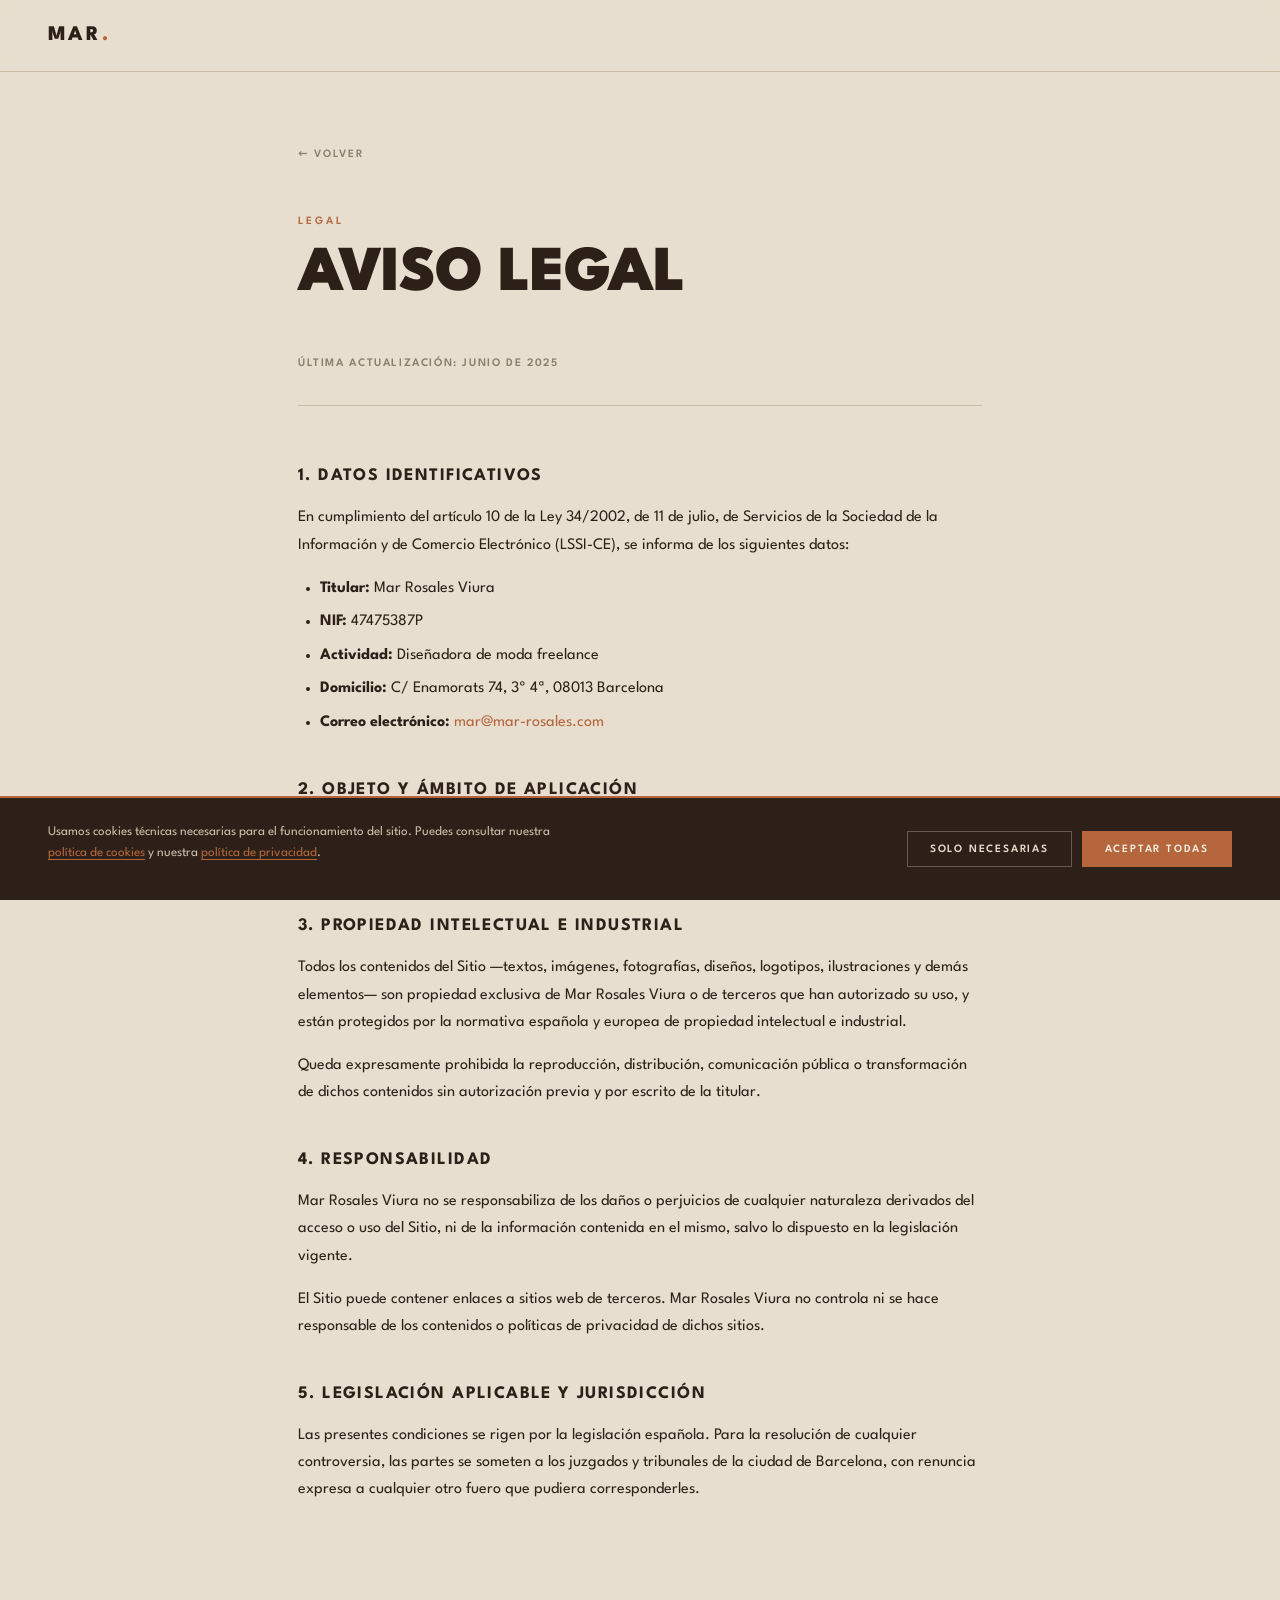
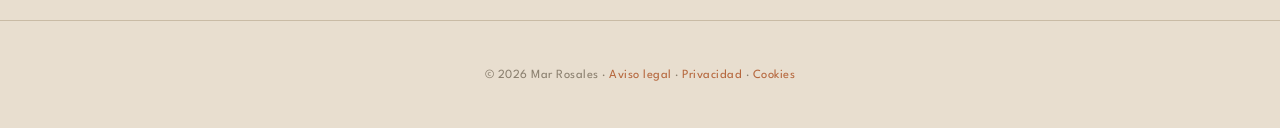
==== aviso-legal.html @ d153d7f8 "Portfolio web Mar Rosales — versión inicial" ====
<!DOCTYPE html>
<html lang="es">
<head>
<meta charset="UTF-8">
<meta name="viewport" content="width=device-width, initial-scale=1.0">
<title>Aviso Legal — Mar Rosales</title>
<link rel="preconnect" href="https://fonts.googleapis.com">
<link rel="preconnect" href="https://fonts.gstatic.com" crossorigin>
<link href="https://fonts.googleapis.com/css2?family=League+Spartan:wght@300;400;500;600;700;800;900&display=swap" rel="stylesheet">
<style>
:root{--sand:#E8DECF;--ivory:#F4EEE3;--umber:#2C2018;--clay:#B5663C;--muted:#8A7F6E;--line:#C9BBA5;--maxw:780px}
*{box-sizing:border-box;margin:0;padding:0}
body{background:var(--sand);color:var(--umber);font-family:"League Spartan",system-ui,sans-serif;font-weight:400;line-height:1.7;-webkit-font-smoothing:antialiased}
a{color:var(--clay);text-decoration:none}
a:hover{text-decoration:underline}
header{position:fixed;top:0;left:0;right:0;z-index:100;display:flex;align-items:center;justify-content:space-between;padding:18px clamp(20px,5vw,48px);background:rgba(232,222,207,.9);backdrop-filter:blur(10px);border-bottom:1px solid var(--line)}
.brand{font-weight:800;font-size:1.3rem;letter-spacing:.12em;text-transform:uppercase;color:var(--umber)}
.brand span{color:var(--clay)}
.legal-wrap{max-width:var(--maxw);margin:0 auto;padding:140px clamp(20px,5vw,48px) 100px}
.back{display:inline-flex;align-items:center;gap:8px;font-size:.7rem;letter-spacing:.18em;text-transform:uppercase;font-weight:600;color:var(--muted);margin-bottom:48px;transition:color .2s}
.back:hover{color:var(--clay);text-decoration:none}
.eyebrow{font-size:.7rem;letter-spacing:.26em;text-transform:uppercase;color:var(--clay);font-weight:600;margin-bottom:14px}
h1{font-weight:900;font-size:clamp(2.4rem,6vw,4rem);line-height:.95;text-transform:uppercase;letter-spacing:-.02em;margin-bottom:48px}
.updated{font-size:.72rem;letter-spacing:.14em;text-transform:uppercase;color:var(--muted);font-weight:600;margin-bottom:56px;padding-bottom:32px;border-bottom:1px solid var(--line)}
h2{font-weight:700;font-size:1.1rem;text-transform:uppercase;letter-spacing:.08em;margin:40px 0 12px;color:var(--umber)}
p{margin-bottom:1em;font-size:1rem}
ul{margin:0 0 1em 1.4em}
ul li{margin-bottom:.4em;font-size:1rem}
footer{background:var(--sand);padding:40px clamp(20px,5vw,48px);border-top:1px solid var(--line);text-align:center}
footer small{color:var(--muted);font-size:.78rem;letter-spacing:.04em}
#cookie-banner{position:fixed;bottom:0;left:0;right:0;z-index:999;background:var(--umber);color:var(--sand);padding:clamp(16px,2.4vw,24px) clamp(20px,5vw,48px);display:flex;align-items:center;justify-content:space-between;gap:clamp(16px,3vw,40px);flex-wrap:wrap;border-top:2px solid var(--clay);transition:transform .4s cubic-bezier(.4,0,.2,1),opacity .4s ease}
#cookie-banner.hidden{transform:translateY(110%);opacity:0;pointer-events:none}
#cookie-banner p{font-size:.82rem;line-height:1.55;max-width:64ch;color:#cdbfac}
#cookie-banner p a{color:var(--clay);text-decoration:underline;text-underline-offset:3px}
.cookie-actions{display:flex;gap:10px;flex-shrink:0;flex-wrap:wrap}
.cb-btn{font-family:inherit;font-size:.7rem;letter-spacing:.16em;text-transform:uppercase;font-weight:600;padding:12px 22px;cursor:pointer;border:1px solid;transition:background .2s,color .2s,border-color .2s;white-space:nowrap}
.cb-accept{background:var(--clay);color:var(--ivory);border-color:var(--clay)}
.cb-accept:hover{background:var(--sand);color:var(--umber);border-color:var(--sand)}
.cb-reject{background:transparent;color:var(--sand);border-color:rgba(232,222,207,.3)}
.cb-reject:hover{border-color:var(--sand)}
</style>
</head>
<body>
<header>
  <a class="brand" href="index.html">Mar<span>.</span></a>
</header>

<div class="legal-wrap">
  <a class="back" href="index.html">← Volver</a>
  <p class="eyebrow">Legal</p>
  <h1>Aviso Legal</h1>
  <p class="updated">Última actualización: junio de 2025</p>

  <h2>1. Datos identificativos</h2>
  <p>En cumplimiento del artículo 10 de la Ley 34/2002, de 11 de julio, de Servicios de la Sociedad de la Información y de Comercio Electrónico (LSSI-CE), se informa de los siguientes datos:</p>
  <ul>
    <li><strong>Titular:</strong> Mar Rosales Viura</li>
    <li><strong>NIF:</strong> 47475387P</li>
    <li><strong>Actividad:</strong> Diseñadora de moda freelance</li>
    <li><strong>Domicilio:</strong> C/ Enamorats 74, 3º 4ª, 08013 Barcelona</li>
    <li><strong>Correo electrónico:</strong> <a href="mailto:mar@mar-rosales.com">mar@mar-rosales.com</a></li>
  </ul>

  <h2>2. Objeto y ámbito de aplicación</h2>
  <p>El presente Aviso Legal regula el acceso, navegación y uso del sitio web mar-rosales.com (en adelante, «el Sitio»). El acceso al Sitio implica la aceptación plena y sin reservas de las presentes condiciones.</p>

  <h2>3. Propiedad intelectual e industrial</h2>
  <p>Todos los contenidos del Sitio —textos, imágenes, fotografías, diseños, logotipos, ilustraciones y demás elementos— son propiedad exclusiva de Mar Rosales Viura o de terceros que han autorizado su uso, y están protegidos por la normativa española y europea de propiedad intelectual e industrial.</p>
  <p>Queda expresamente prohibida la reproducción, distribución, comunicación pública o transformación de dichos contenidos sin autorización previa y por escrito de la titular.</p>

  <h2>4. Responsabilidad</h2>
  <p>Mar Rosales Viura no se responsabiliza de los daños o perjuicios de cualquier naturaleza derivados del acceso o uso del Sitio, ni de la información contenida en el mismo, salvo lo dispuesto en la legislación vigente.</p>
  <p>El Sitio puede contener enlaces a sitios web de terceros. Mar Rosales Viura no controla ni se hace responsable de los contenidos o políticas de privacidad de dichos sitios.</p>

  <h2>5. Legislación aplicable y jurisdicción</h2>
  <p>Las presentes condiciones se rigen por la legislación española. Para la resolución de cualquier controversia, las partes se someten a los juzgados y tribunales de la ciudad de Barcelona, con renuncia expresa a cualquier otro fuero que pudiera corresponderles.</p>
</div>

<footer>
  <small>© <span id="year"></span> Mar Rosales · <a href="aviso-legal.html">Aviso legal</a> · <a href="politica-privacidad.html">Privacidad</a> · <a href="politica-cookies.html">Cookies</a></small>
</footer>

<div id="cookie-banner" role="dialog" aria-label="Aviso de cookies">
  <p>Usamos cookies técnicas necesarias para el funcionamiento del sitio. Puedes consultar nuestra <a href="politica-cookies.html">política de cookies</a> y nuestra <a href="politica-privacidad.html">política de privacidad</a>.</p>
  <div class="cookie-actions">
    <button class="cb-btn cb-reject" id="cb-reject">Solo necesarias</button>
    <button class="cb-btn cb-accept" id="cb-accept">Aceptar todas</button>
  </div>
</div>

<script>
document.getElementById('year').textContent=new Date().getFullYear();
(function(){
  const banner=document.getElementById('cookie-banner');
  if(localStorage.getItem('cookie_consent'))banner.classList.add('hidden');
  function dismiss(v){localStorage.setItem('cookie_consent',v);banner.classList.add('hidden');}
  document.getElementById('cb-accept').addEventListener('click',()=>dismiss('all'));
  document.getElementById('cb-reject').addEventListener('click',()=>dismiss('necessary'));
})();
</script>
</body>
</html>
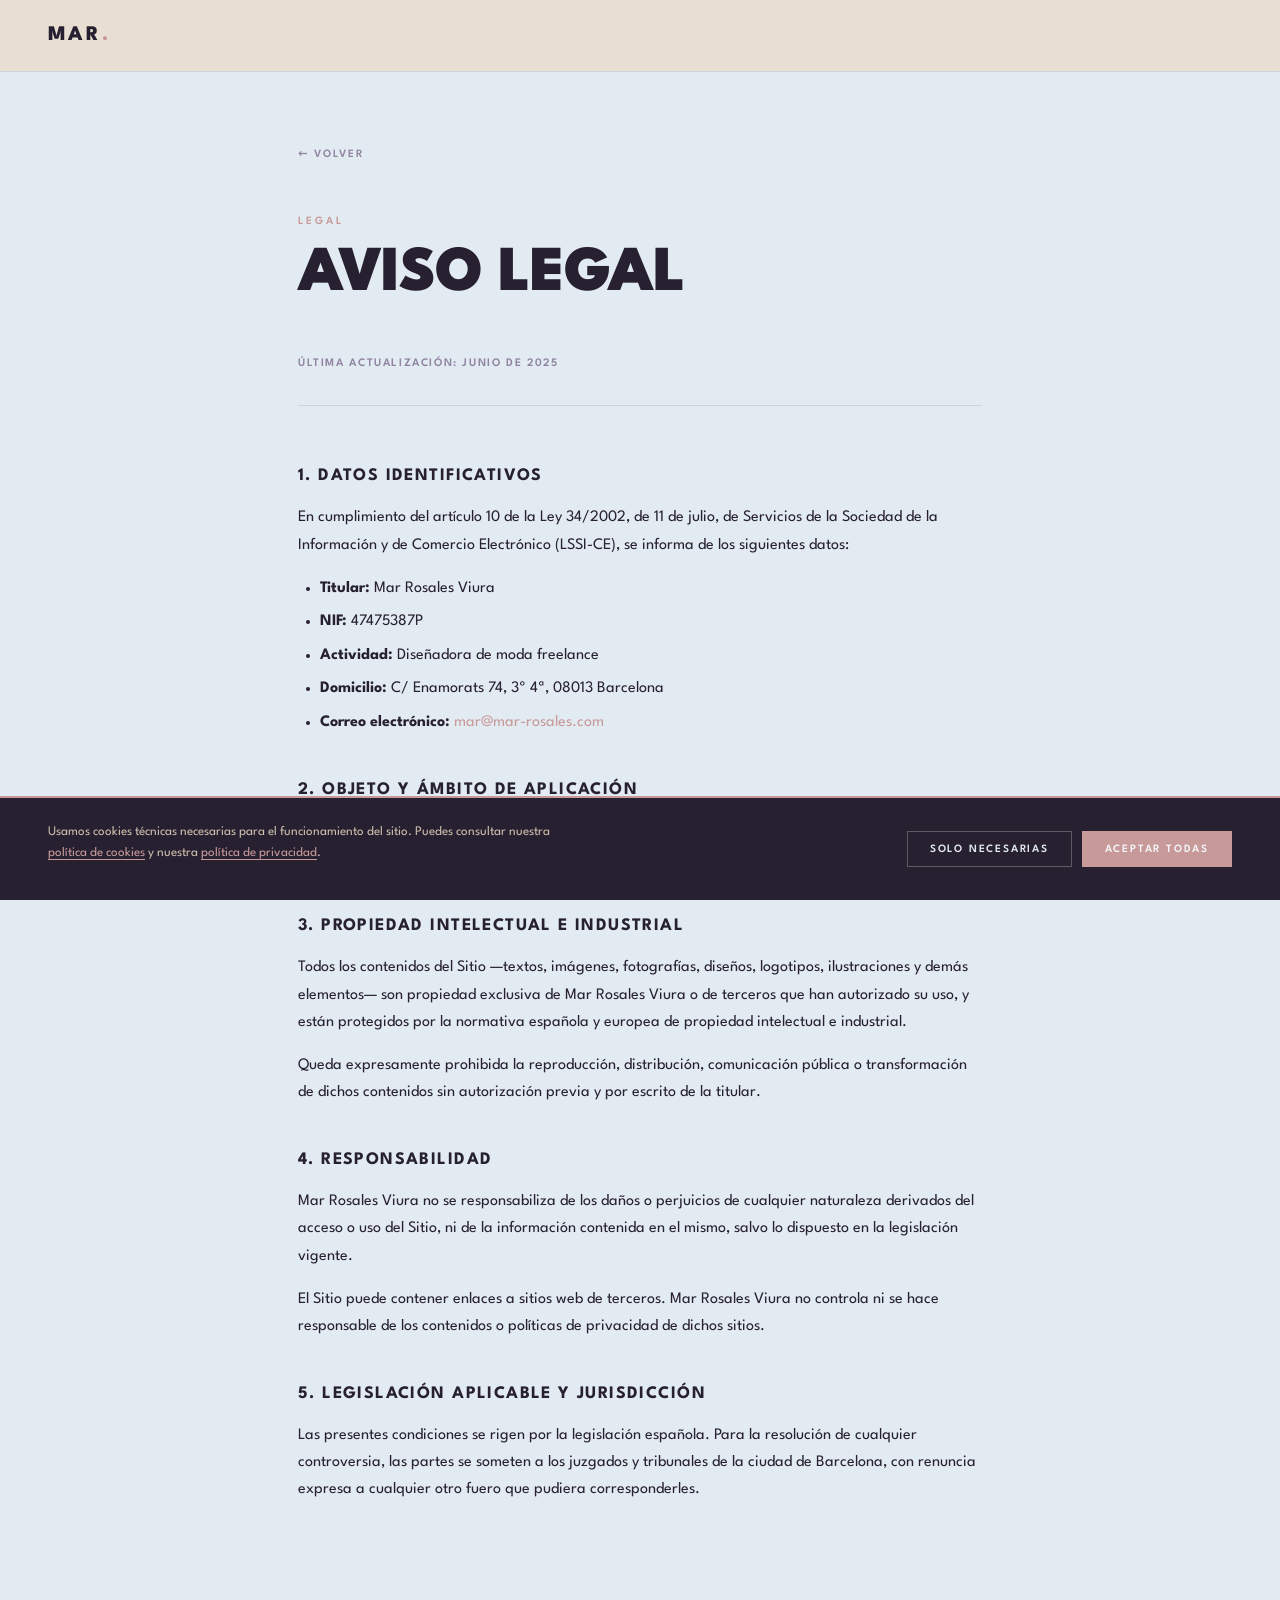
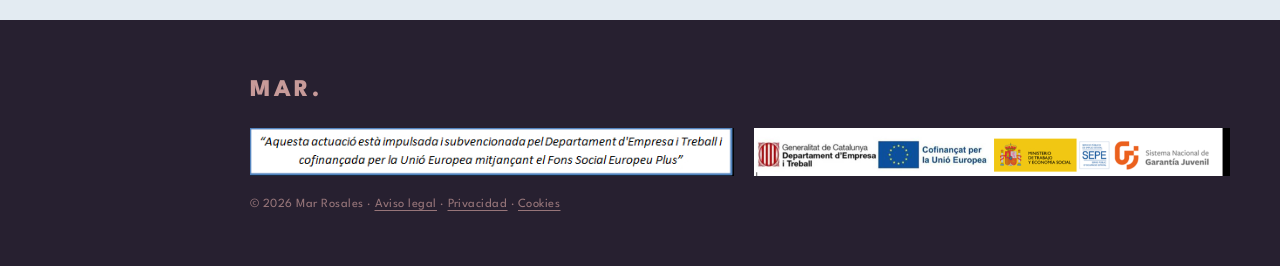
==== commit 6e5f536a: "Igualar paleta de colores y footer en páginas legales Co-Authored-By: Claude Sonnet 4.6 <noreply@ant" ====
--- a/aviso-legal.html
+++ b/aviso-legal.html
@@ -8,7 +8,7 @@
 <link rel="preconnect" href="https://fonts.gstatic.com" crossorigin>
 <link href="https://fonts.googleapis.com/css2?family=League+Spartan:wght@300;400;500;600;700;800;900&display=swap" rel="stylesheet">
 <style>
-:root{--sand:#E8DECF;--ivory:#F4EEE3;--umber:#2C2018;--clay:#B5663C;--muted:#8A7F6E;--line:#C9BBA5;--maxw:780px}
+:root{--sand:#e3ebf2;--ivory:#f3f6f9;--umber:#272030;--clay:#c79a99;--muted:#8f83a0;--line:#ccd5dd;--maxw:780px}
 *{box-sizing:border-box;margin:0;padding:0}
 body{background:var(--sand);color:var(--umber);font-family:"League Spartan",system-ui,sans-serif;font-weight:400;line-height:1.7;-webkit-font-smoothing:antialiased}
 a{color:var(--clay);text-decoration:none}
@@ -26,8 +26,12 @@
 p{margin-bottom:1em;font-size:1rem}
 ul{margin:0 0 1em 1.4em}
 ul li{margin-bottom:.4em;font-size:1rem}
-footer{background:var(--sand);padding:40px clamp(20px,5vw,48px);border-top:1px solid var(--line);text-align:center}
-footer small{color:var(--muted);font-size:.78rem;letter-spacing:.04em}
+footer{background:var(--umber);color:var(--clay);padding:50px clamp(20px,5vw,48px)}
+.foot{max-width:var(--maxw);margin:0 auto;display:flex;justify-content:space-between;align-items:center;flex-wrap:wrap;gap:18px}
+.foot .brand{font-size:1.5rem;color:var(--clay)}
+.foot small{color:var(--clay);font-size:.78rem;letter-spacing:.04em;opacity:.7}
+.foot-logos{display:flex;gap:20px;align-items:center}
+.foot-img{height:48px;width:auto;display:block}
 #cookie-banner{position:fixed;bottom:0;left:0;right:0;z-index:999;background:var(--umber);color:var(--sand);padding:clamp(16px,2.4vw,24px) clamp(20px,5vw,48px);display:flex;align-items:center;justify-content:space-between;gap:clamp(16px,3vw,40px);flex-wrap:wrap;border-top:2px solid var(--clay);transition:transform .4s cubic-bezier(.4,0,.2,1),opacity .4s ease}
 #cookie-banner.hidden{transform:translateY(110%);opacity:0;pointer-events:none}
 #cookie-banner p{font-size:.82rem;line-height:1.55;max-width:64ch;color:#cdbfac}
@@ -77,7 +81,14 @@
 </div>
 
 <footer>
-  <small>© <span id="year"></span> Mar Rosales · <a href="aviso-legal.html">Aviso legal</a> · <a href="politica-privacidad.html">Privacidad</a> · <a href="politica-cookies.html">Cookies</a></small>
+  <div class="foot">
+    <a class="brand" href="index.html">Mar<span>.</span></a>
+    <div class="foot-logos">
+      <img src="fotos porfolio/logos footer/frase.jpg" alt="" class="foot-img">
+      <img src="fotos porfolio/logos footer/logos.jpg" alt="" class="foot-img">
+    </div>
+    <small>© <span id="year"></span> Mar Rosales · <a href="aviso-legal.html" style="color:inherit;text-decoration:underline;text-underline-offset:3px">Aviso legal</a> · <a href="politica-privacidad.html" style="color:inherit;text-decoration:underline;text-underline-offset:3px">Privacidad</a> · <a href="politica-cookies.html" style="color:inherit;text-decoration:underline;text-underline-offset:3px">Cookies</a></small>
+  </div>
 </footer>
 
 <div id="cookie-banner" role="dialog" aria-label="Aviso de cookies">
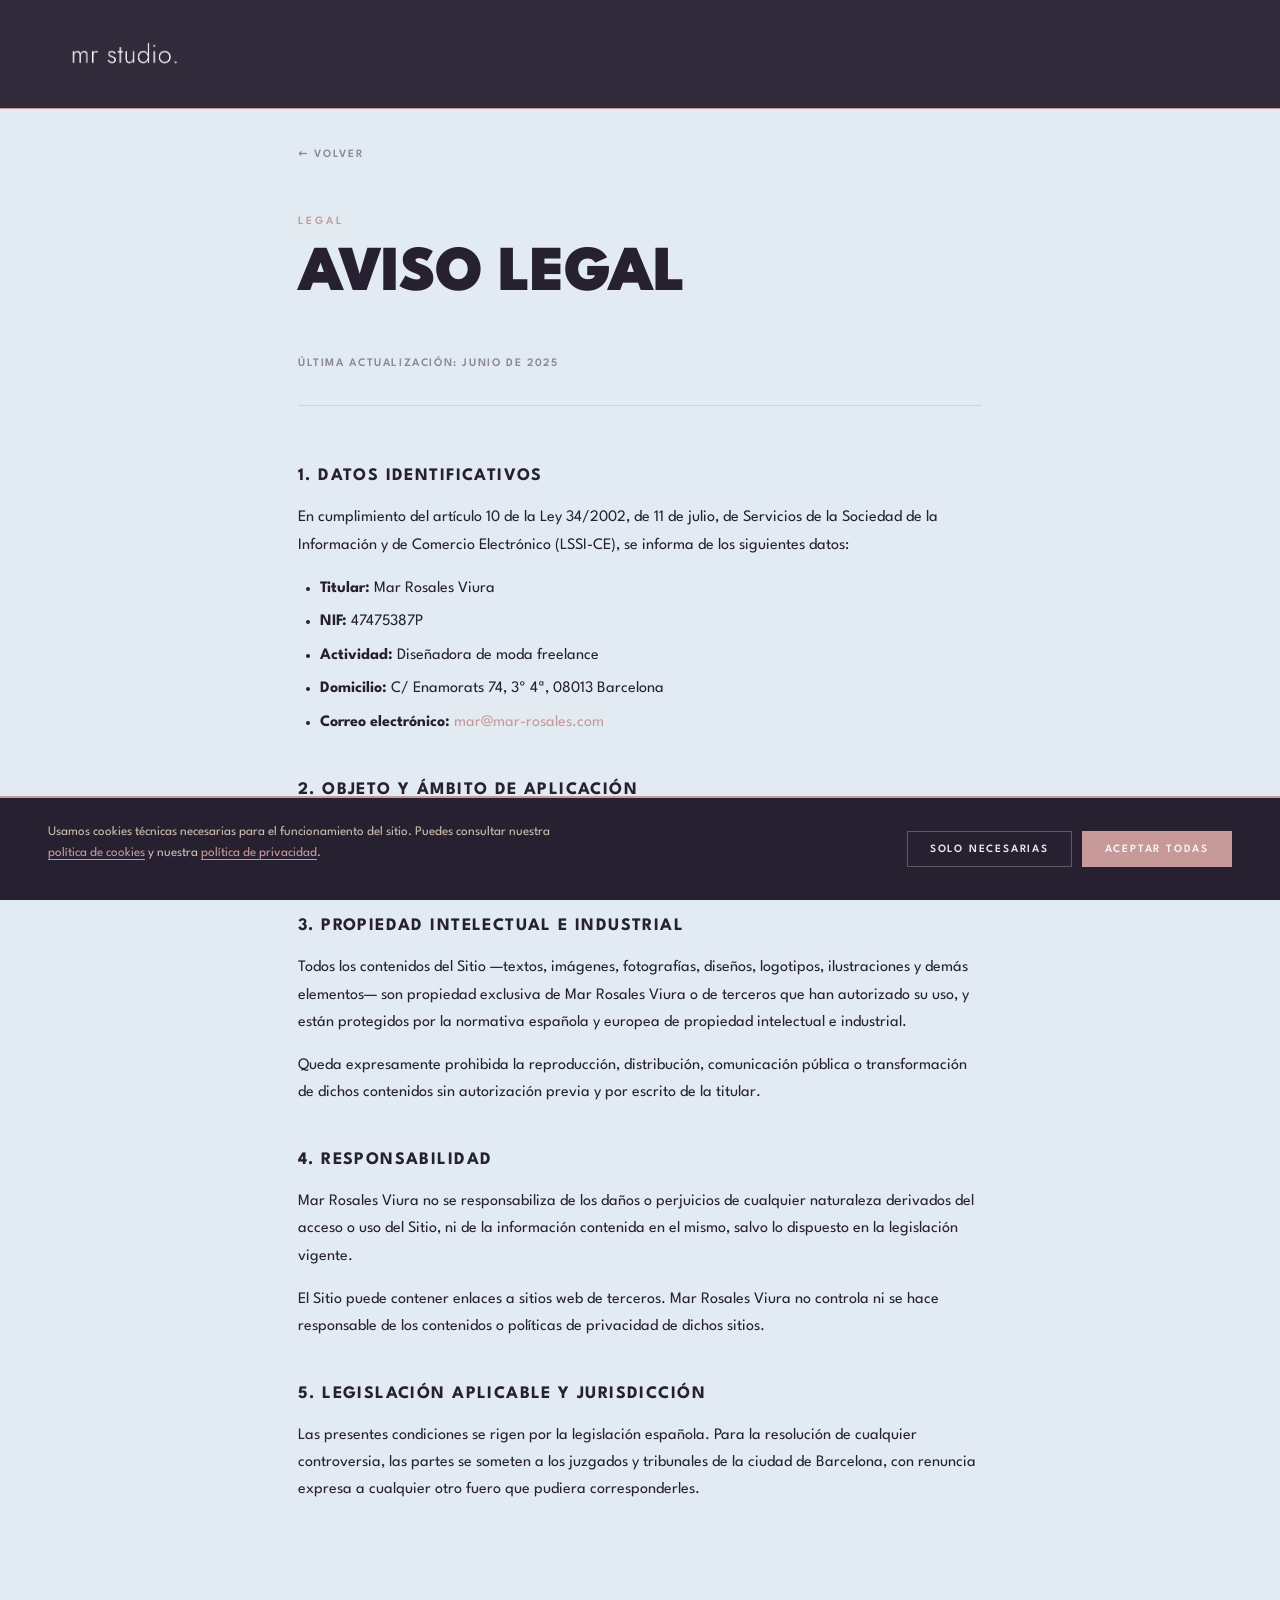
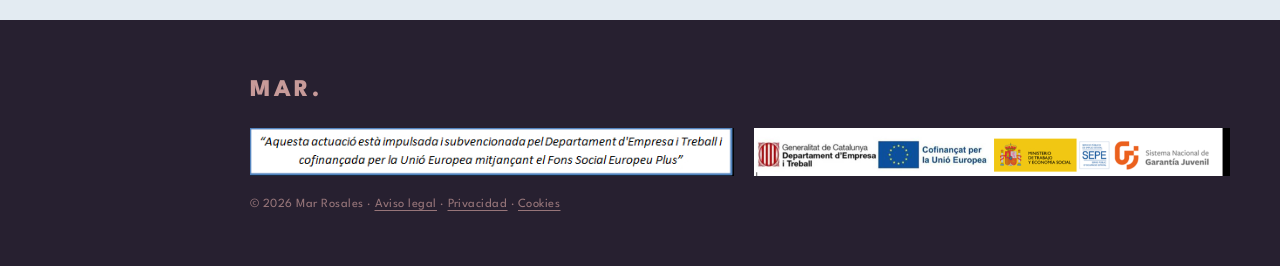
==== commit d0cf1d31: "Igualar header con logo y footer responsive en páginas legales Co-Authored-By: Claude Sonnet 5 <nore" ====
--- a/aviso-legal.html
+++ b/aviso-legal.html
@@ -13,9 +13,10 @@
 body{background:var(--sand);color:var(--umber);font-family:"League Spartan",system-ui,sans-serif;font-weight:400;line-height:1.7;-webkit-font-smoothing:antialiased}
 a{color:var(--clay);text-decoration:none}
 a:hover{text-decoration:underline}
-header{position:fixed;top:0;left:0;right:0;z-index:100;display:flex;align-items:center;justify-content:space-between;padding:18px clamp(20px,5vw,48px);background:rgba(232,222,207,.9);backdrop-filter:blur(10px);border-bottom:1px solid var(--line)}
+header{position:fixed;top:0;left:0;right:0;z-index:100;display:flex;align-items:center;justify-content:space-between;padding:18px clamp(20px,5vw,48px);background:rgba(39,32,48,.95);backdrop-filter:blur(10px);border-bottom:1px solid var(--clay)}
 .brand{font-weight:800;font-size:1.3rem;letter-spacing:.12em;text-transform:uppercase;color:var(--umber)}
 .brand span{color:var(--clay)}
+.brand-logo{height:72px;width:auto;display:block}
 .legal-wrap{max-width:var(--maxw);margin:0 auto;padding:140px clamp(20px,5vw,48px) 100px}
 .back{display:inline-flex;align-items:center;gap:8px;font-size:.7rem;letter-spacing:.18em;text-transform:uppercase;font-weight:600;color:var(--muted);margin-bottom:48px;transition:color .2s}
 .back:hover{color:var(--clay);text-decoration:none}
@@ -30,8 +31,9 @@
 .foot{max-width:var(--maxw);margin:0 auto;display:flex;justify-content:space-between;align-items:center;flex-wrap:wrap;gap:18px}
 .foot .brand{font-size:1.5rem;color:var(--clay)}
 .foot small{color:var(--clay);font-size:.78rem;letter-spacing:.04em;opacity:.7}
-.foot-logos{display:flex;gap:20px;align-items:center}
-.foot-img{height:48px;width:auto;display:block}
+.foot-logos{display:flex;flex-direction:column;gap:10px;align-items:flex-start}
+.foot-img{height:32px;width:auto;display:block}
+@media(min-width:861px){.foot-logos{flex-direction:row;align-items:center;gap:20px}.foot-img{height:48px}}
 #cookie-banner{position:fixed;bottom:0;left:0;right:0;z-index:999;background:var(--umber);color:var(--sand);padding:clamp(16px,2.4vw,24px) clamp(20px,5vw,48px);display:flex;align-items:center;justify-content:space-between;gap:clamp(16px,3vw,40px);flex-wrap:wrap;border-top:2px solid var(--clay);transition:transform .4s cubic-bezier(.4,0,.2,1),opacity .4s ease}
 #cookie-banner.hidden{transform:translateY(110%);opacity:0;pointer-events:none}
 #cookie-banner p{font-size:.82rem;line-height:1.55;max-width:64ch;color:#cdbfac}
@@ -46,7 +48,7 @@
 </head>
 <body>
 <header>
-  <a class="brand" href="index.html">Mar<span>.</span></a>
+  <a class="brand" href="index.html"><img class="brand-logo" src="fotos porfolio/logo/logo white.png" alt="MR Studio"></a>
 </header>
 
 <div class="legal-wrap">
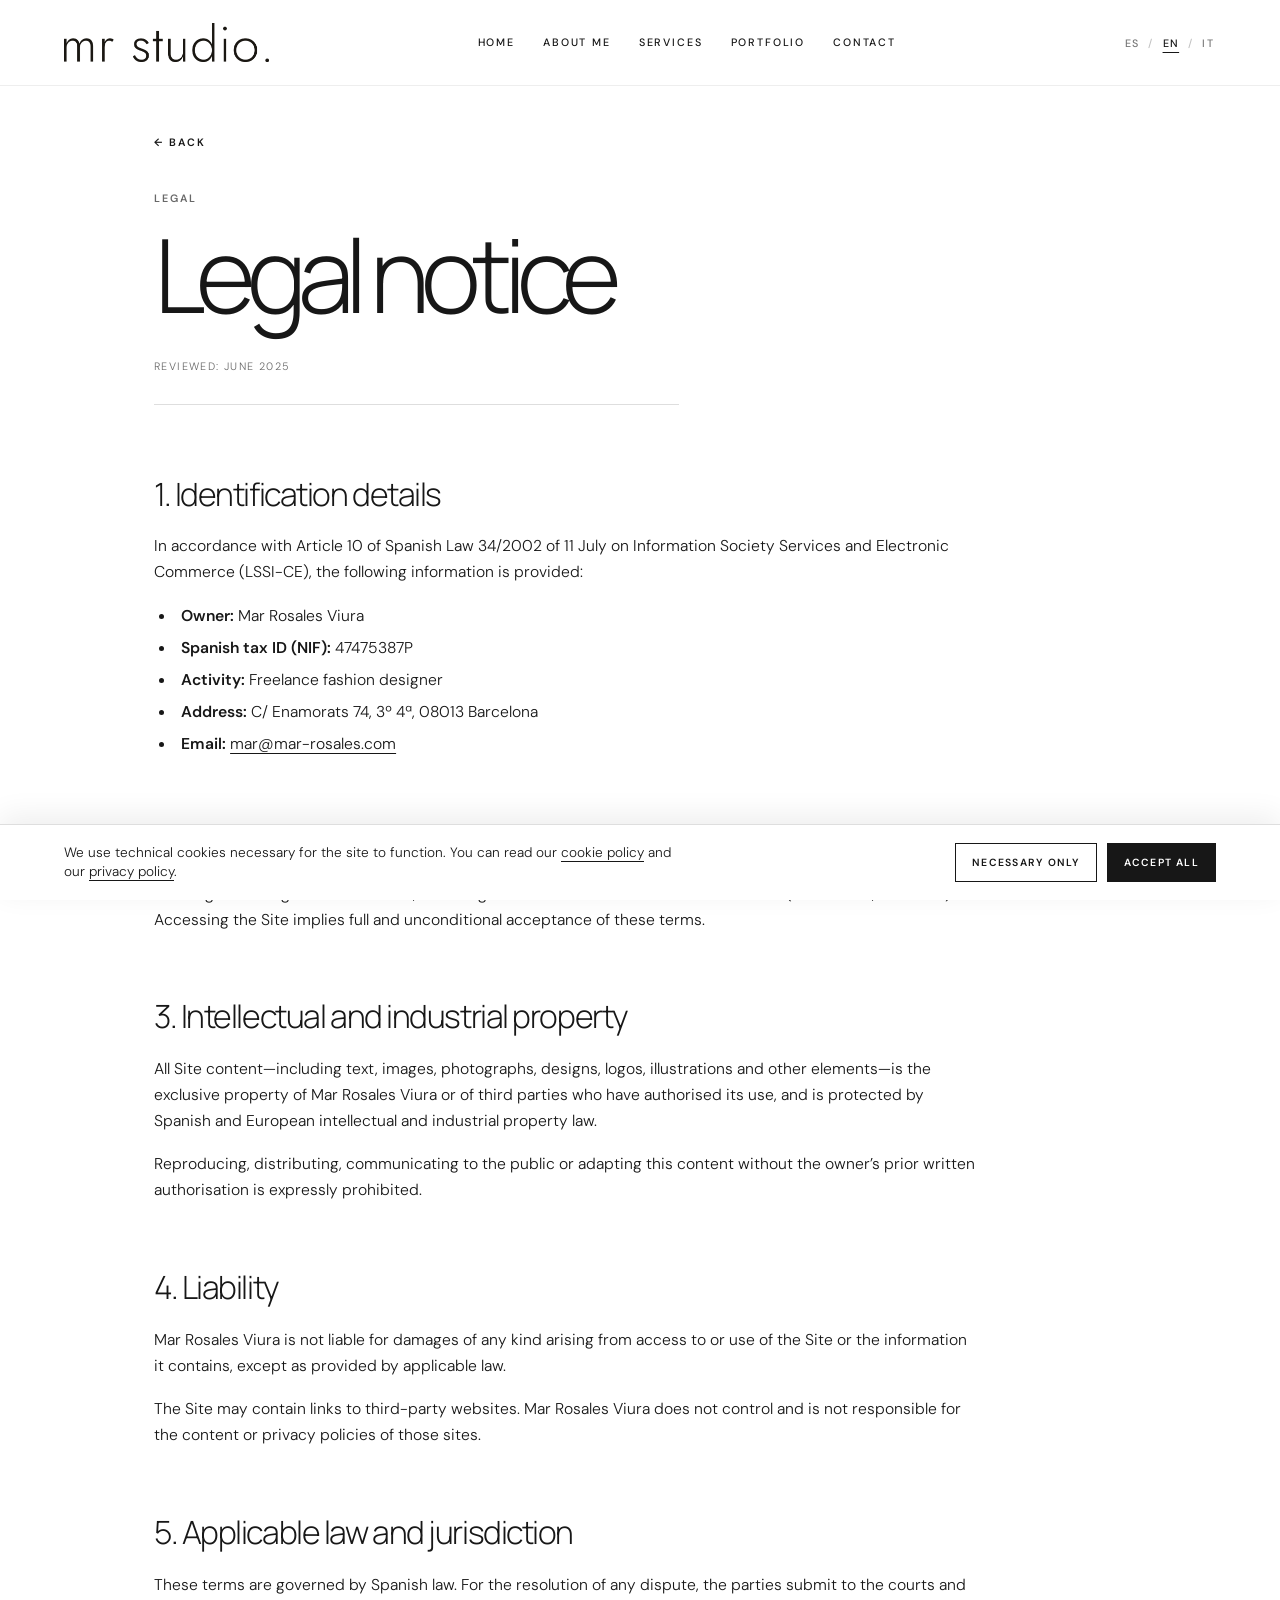
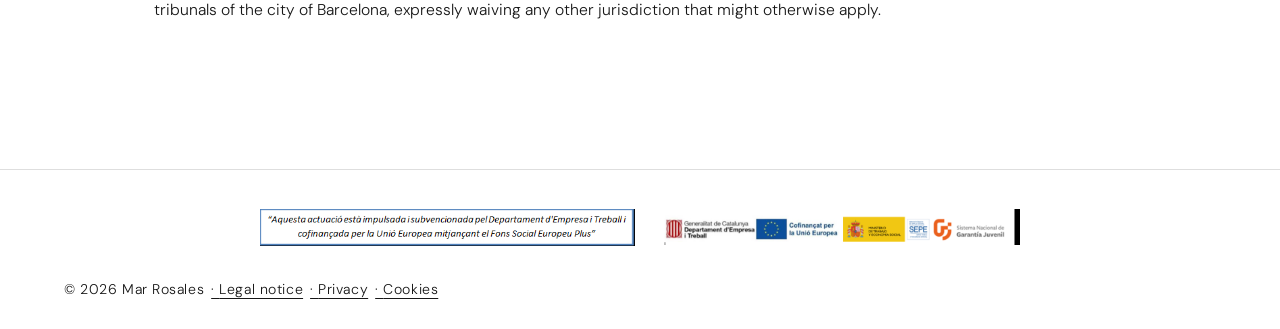
==== commit 51243939: "Publicar rediseño multilingüe de MR Studio" ====
--- a/aviso-legal.html
+++ b/aviso-legal.html
@@ -6,56 +6,25 @@
 <title>Aviso Legal — Mar Rosales</title>
 <link rel="preconnect" href="https://fonts.googleapis.com">
 <link rel="preconnect" href="https://fonts.gstatic.com" crossorigin>
-<link href="https://fonts.googleapis.com/css2?family=League+Spartan:wght@300;400;500;600;700;800;900&display=swap" rel="stylesheet">
-<style>
-:root{--sand:#e3ebf2;--ivory:#f3f6f9;--umber:#272030;--clay:#c79a99;--muted:#8f83a0;--line:#ccd5dd;--maxw:780px}
-*{box-sizing:border-box;margin:0;padding:0}
-body{background:var(--sand);color:var(--umber);font-family:"League Spartan",system-ui,sans-serif;font-weight:400;line-height:1.7;-webkit-font-smoothing:antialiased}
-a{color:var(--clay);text-decoration:none}
-a:hover{text-decoration:underline}
-header{position:fixed;top:0;left:0;right:0;z-index:100;display:flex;align-items:center;justify-content:space-between;padding:18px clamp(20px,5vw,48px);background:rgba(39,32,48,.95);backdrop-filter:blur(10px);border-bottom:1px solid var(--clay)}
-.brand{font-weight:800;font-size:1.3rem;letter-spacing:.12em;text-transform:uppercase;color:var(--umber)}
-.brand span{color:var(--clay)}
-.brand-logo{height:72px;width:auto;display:block}
-.legal-wrap{max-width:var(--maxw);margin:0 auto;padding:140px clamp(20px,5vw,48px) 100px}
-.back{display:inline-flex;align-items:center;gap:8px;font-size:.7rem;letter-spacing:.18em;text-transform:uppercase;font-weight:600;color:var(--muted);margin-bottom:48px;transition:color .2s}
-.back:hover{color:var(--clay);text-decoration:none}
-.eyebrow{font-size:.7rem;letter-spacing:.26em;text-transform:uppercase;color:var(--clay);font-weight:600;margin-bottom:14px}
-h1{font-weight:900;font-size:clamp(2.4rem,6vw,4rem);line-height:.95;text-transform:uppercase;letter-spacing:-.02em;margin-bottom:48px}
-.updated{font-size:.72rem;letter-spacing:.14em;text-transform:uppercase;color:var(--muted);font-weight:600;margin-bottom:56px;padding-bottom:32px;border-bottom:1px solid var(--line)}
-h2{font-weight:700;font-size:1.1rem;text-transform:uppercase;letter-spacing:.08em;margin:40px 0 12px;color:var(--umber)}
-p{margin-bottom:1em;font-size:1rem}
-ul{margin:0 0 1em 1.4em}
-ul li{margin-bottom:.4em;font-size:1rem}
-footer{background:var(--umber);color:var(--clay);padding:50px clamp(20px,5vw,48px)}
-.foot{max-width:var(--maxw);margin:0 auto;display:flex;justify-content:space-between;align-items:center;flex-wrap:wrap;gap:18px}
-.foot .brand{font-size:1.5rem;color:var(--clay)}
-.foot small{color:var(--clay);font-size:.78rem;letter-spacing:.04em;opacity:.7}
-.foot-logos{display:flex;flex-direction:column;gap:10px;align-items:flex-start}
-.foot-img{height:32px;width:auto;display:block}
-@media(min-width:861px){.foot-logos{flex-direction:row;align-items:center;gap:20px}.foot-img{height:48px}}
-#cookie-banner{position:fixed;bottom:0;left:0;right:0;z-index:999;background:var(--umber);color:var(--sand);padding:clamp(16px,2.4vw,24px) clamp(20px,5vw,48px);display:flex;align-items:center;justify-content:space-between;gap:clamp(16px,3vw,40px);flex-wrap:wrap;border-top:2px solid var(--clay);transition:transform .4s cubic-bezier(.4,0,.2,1),opacity .4s ease}
-#cookie-banner.hidden{transform:translateY(110%);opacity:0;pointer-events:none}
-#cookie-banner p{font-size:.82rem;line-height:1.55;max-width:64ch;color:#cdbfac}
-#cookie-banner p a{color:var(--clay);text-decoration:underline;text-underline-offset:3px}
-.cookie-actions{display:flex;gap:10px;flex-shrink:0;flex-wrap:wrap}
-.cb-btn{font-family:inherit;font-size:.7rem;letter-spacing:.16em;text-transform:uppercase;font-weight:600;padding:12px 22px;cursor:pointer;border:1px solid;transition:background .2s,color .2s,border-color .2s;white-space:nowrap}
-.cb-accept{background:var(--clay);color:var(--ivory);border-color:var(--clay)}
-.cb-accept:hover{background:var(--sand);color:var(--umber);border-color:var(--sand)}
-.cb-reject{background:transparent;color:var(--sand);border-color:rgba(232,222,207,.3)}
-.cb-reject:hover{border-color:var(--sand)}
-</style>
+<link href="https://fonts.googleapis.com/css2?family=DM+Sans:wght@300;400;500;600&family=Manrope:wght@300;400;500;600&display=swap" rel="stylesheet">
+<link rel="stylesheet" href="legal.css">
+<link rel="stylesheet" href="language.css"><script src="language.js" defer></script>
 </head>
 <body>
-<header>
-  <a class="brand" href="index.html"><img class="brand-logo" src="fotos porfolio/logo/logo white.png" alt="MR Studio"></a>
+<header class="site-header">
+  <a href="index.html#inicio" aria-label="MR Studio, ir al inicio"><img class="header-logo" src="fotos porfolio/logo/logo sin contornos black.png" alt="mr.studio"></a>
+  <button class="menu-toggle" type="button" aria-controls="main-nav" aria-expanded="false">Menú</button>
+  <nav class="desktop-nav" id="main-nav" aria-label="Navegación principal">
+    <a href="index.html#inicio">Inicio</a><a href="index.html#sobre-mi">Sobre mí</a><a href="index.html#servicios">Servicios</a><a href="index.html#portfolio">Portfolio</a><a href="index.html#contacto">Contacto</a>
+  </nav>
+  <div class="language-switch" role="group" aria-label="Language / Idioma / Lingua"><button type="button" data-lang="es" lang="es" aria-label="Español">ES</button><span aria-hidden="true">/</span><button type="button" data-lang="en" lang="en" aria-label="English">EN</button><span aria-hidden="true">/</span><button type="button" data-lang="it" lang="it" aria-label="Italiano">IT</button></div>
 </header>
 
 <div class="legal-wrap">
   <a class="back" href="index.html">← Volver</a>
   <p class="eyebrow">Legal</p>
   <h1>Aviso Legal</h1>
-  <p class="updated">Última actualización: junio de 2025</p>
+  <p class="updated">Revisado: junio de 2025</p>
 
   <h2>1. Datos identificativos</h2>
   <p>En cumplimiento del artículo 10 de la Ley 34/2002, de 11 de julio, de Servicios de la Sociedad de la Información y de Comercio Electrónico (LSSI-CE), se informa de los siguientes datos:</p>
@@ -82,16 +51,7 @@
   <p>Las presentes condiciones se rigen por la legislación española. Para la resolución de cualquier controversia, las partes se someten a los juzgados y tribunales de la ciudad de Barcelona, con renuncia expresa a cualquier otro fuero que pudiera corresponderles.</p>
 </div>
 
-<footer>
-  <div class="foot">
-    <a class="brand" href="index.html">Mar<span>.</span></a>
-    <div class="foot-logos">
-      <img src="fotos porfolio/logos footer/frase.jpg" alt="" class="foot-img">
-      <img src="fotos porfolio/logos footer/logos.jpg" alt="" class="foot-img">
-    </div>
-    <small>© <span id="year"></span> Mar Rosales · <a href="aviso-legal.html" style="color:inherit;text-decoration:underline;text-underline-offset:3px">Aviso legal</a> · <a href="politica-privacidad.html" style="color:inherit;text-decoration:underline;text-underline-offset:3px">Privacidad</a> · <a href="politica-cookies.html" style="color:inherit;text-decoration:underline;text-underline-offset:3px">Cookies</a></small>
-  </div>
-</footer>
+<footer><div class="footer-top"><img src="fotos porfolio/logos footer/frase.jpg" alt="Actuación impulsada y subvencionada por el Departament d’Empresa i Treball y cofinanciada por la Unión Europea" loading="lazy"><img src="fotos porfolio/logos footer/logos.jpg" alt="Logotipos de las entidades financiadoras" loading="lazy"></div><div class="footer-bottom"><span>© <span id="year"></span> Mar Rosales</span><nav aria-label="Enlaces legales"><a href="aviso-legal.html">Aviso legal</a><a href="politica-privacidad.html">Privacidad</a><a href="politica-cookies.html">Cookies</a></nav></div></footer>
 
 <div id="cookie-banner" role="dialog" aria-label="Aviso de cookies">
   <p>Usamos cookies técnicas necesarias para el funcionamiento del sitio. Puedes consultar nuestra <a href="politica-cookies.html">política de cookies</a> y nuestra <a href="politica-privacidad.html">política de privacidad</a>.</p>
@@ -111,5 +71,6 @@
   document.getElementById('cb-reject').addEventListener('click',()=>dismiss('necessary'));
 })();
 </script>
+<script src="legal-nav.js"></script>
 </body>
 </html>
--- a/legal.css
+++ b/legal.css
@@ -0,0 +1,43 @@
+:root{--ink:#171717;--muted:#686868;--line:#dedede;--pad:clamp(20px,5vw,84px)}
+*,*::before,*::after{box-sizing:border-box}
+html{scroll-behavior:smooth}
+body{margin:0;background:#fff;color:var(--ink);font-family:'DM Sans',Arial,sans-serif;font-weight:300;line-height:1.65;-webkit-font-smoothing:antialiased}
+a{color:inherit;text-underline-offset:4px}
+a:hover{opacity:.65}
+:focus-visible{outline:2px solid var(--ink);outline-offset:4px}
+img{display:block;max-width:100%}
+.site-header{height:86px;position:fixed;inset:0 0 auto;z-index:100;display:flex;align-items:center;justify-content:space-between;gap:24px;padding:0 var(--pad);background:rgba(255,255,255,.97);border-bottom:1px solid #eee;backdrop-filter:blur(16px)}
+.header-logo{width:clamp(150px,16vw,230px);height:auto}
+.desktop-nav{display:flex;align-items:center;gap:clamp(18px,2.2vw,38px)}
+.desktop-nav a{font-size:.67rem;font-weight:500;letter-spacing:.17em;text-decoration:none;text-transform:uppercase;white-space:nowrap}
+.menu-toggle{display:none;background:none;border:0;color:var(--ink);font:500 .7rem 'DM Sans',Arial,sans-serif;letter-spacing:.16em;text-transform:uppercase;cursor:pointer}
+.legal-wrap{max-width:1100px;margin:0 auto;padding:clamp(118px,10vw,145px) var(--pad) clamp(80px,10vw,140px)}
+.back,.eyebrow{font-size:.67rem;font-weight:600;letter-spacing:.18em;text-decoration:none;text-transform:uppercase}
+.back{display:inline-block;margin-bottom:clamp(25px,3vw,40px)}
+.eyebrow{color:var(--muted);margin:0 0 18px}
+h1{font-family:Manrope,Arial,sans-serif;font-size:clamp(3.4rem,8vw,8.5rem);font-weight:300;letter-spacing:-.085em;line-height:.95;margin:0 0 35px}
+.updated{color:var(--muted);font-size:.67rem;letter-spacing:.13em;text-transform:uppercase;margin:0 0 70px;padding-bottom:28px;border-bottom:1px solid var(--line)}
+h2{font-family:Manrope,Arial,sans-serif;font-size:clamp(1.6rem,2.5vw,2.5rem);font-weight:300;letter-spacing:-.045em;line-height:1.2;margin:65px 0 20px}
+p,li,td{font-size:clamp(.98rem,1.12vw,1.12rem)}
+p{max-width:75ch;margin:0 0 1.15em}
+ul{padding-left:1.4em;margin:0 0 1.5em}
+li{padding-left:.3em;margin-bottom:.4em}
+strong{font-weight:600}
+table{width:100%;border-collapse:collapse;margin:25px 0 35px}
+th,td{text-align:left;vertical-align:top;padding:16px 18px 16px 0;border-bottom:1px solid var(--line)}
+th{font-size:.65rem;font-weight:600;letter-spacing:.12em;text-transform:uppercase}
+.pill{display:inline-block;border:1px solid var(--line);padding:3px 8px;font-size:.65rem;text-transform:uppercase;letter-spacing:.1em}
+footer{background:#fff;color:var(--ink);border-top:1px solid var(--line);padding:clamp(26px,3vw,48px) var(--pad) 28px}
+.footer-top{display:grid;grid-template-columns:1.05fr 1fr;gap:clamp(18px,2.2vw,40px);align-items:center;max-width:760px;margin:0 auto 32px}
+.footer-top img{width:100%;height:auto;background:#fff}
+.footer-bottom{display:flex;gap:7px;flex-wrap:wrap;align-items:center;font-size:clamp(.72rem,1.1vw,1rem);letter-spacing:.04em}
+.footer-bottom nav{display:flex;gap:7px;flex-wrap:wrap}
+.footer-bottom nav a::before{content:'· ';text-decoration:none}
+#cookie-banner{position:fixed;bottom:0;left:0;right:0;z-index:999;display:flex;align-items:center;justify-content:space-between;flex-wrap:wrap;gap:20px;background:#fff;color:var(--ink);border-top:1px solid var(--line);box-shadow:0 -8px 30px rgba(0,0,0,.07);padding:18px var(--pad)}
+#cookie-banner.hidden{display:none}
+#cookie-banner p{font-size:.85rem;line-height:1.45;margin:0;max-width:70ch}
+.cookie-actions{display:flex;gap:10px;flex-wrap:wrap}
+.cb-btn{font:600 .65rem 'DM Sans',Arial,sans-serif;letter-spacing:.12em;text-transform:uppercase;padding:12px 16px;border:1px solid var(--ink);cursor:pointer;background:#fff;color:var(--ink)}
+.cb-accept{background:var(--ink);color:#fff}
+@media(max-width:900px){.site-header{height:72px}.header-logo{width:175px}.desktop-nav{display:none}.menu-toggle{display:block}.desktop-nav.open{position:absolute;display:flex;top:72px;left:0;width:100vw;height:calc(100svh - 72px);flex-direction:column;align-items:flex-start;justify-content:center;gap:25px;background:#fff;padding:var(--pad)}.desktop-nav.open a{font-size:clamp(1.8rem,8vw,4rem);letter-spacing:-.06em;text-transform:none;font-weight:300}}
+@media(max-width:700px){.legal-wrap{padding-top:108px}h1{overflow-wrap:anywhere}.footer-top{grid-template-columns:1fr}.footer-bottom{line-height:1.6}table{display:block;overflow-x:auto;white-space:normal}th,td{min-width:130px}}
--- a/language.css
+++ b/language.css
@@ -0,0 +1,8 @@
+.language-switch{display:flex;align-items:center;gap:7px;flex:none;margin-left:clamp(6px,1.4vw,20px);font:500 .67rem 'DM Sans',Arial,sans-serif;letter-spacing:.12em}
+.language-switch button{appearance:none;border:0;background:none;color:#777;padding:8px 2px;cursor:pointer;font:inherit;letter-spacing:inherit}
+.language-switch button[aria-pressed="true"]{color:#171717;text-decoration:underline;text-underline-offset:5px}
+.language-switch button:hover{color:#171717}
+.language-switch button:focus-visible{outline:2px solid #171717;outline-offset:3px}
+.language-switch span{color:#c2c2c2}
+@media(max-width:900px){.site-header .language-switch{order:2;margin-left:auto;margin-right:12px;gap:4px;font-size:.62rem}.site-header .menu-toggle{order:3}.language-switch button{padding:8px 1px}}
+@media(max-width:420px){.site-header .language-switch{margin-right:7px;font-size:.57rem}.header-logo{max-width:42vw}}
